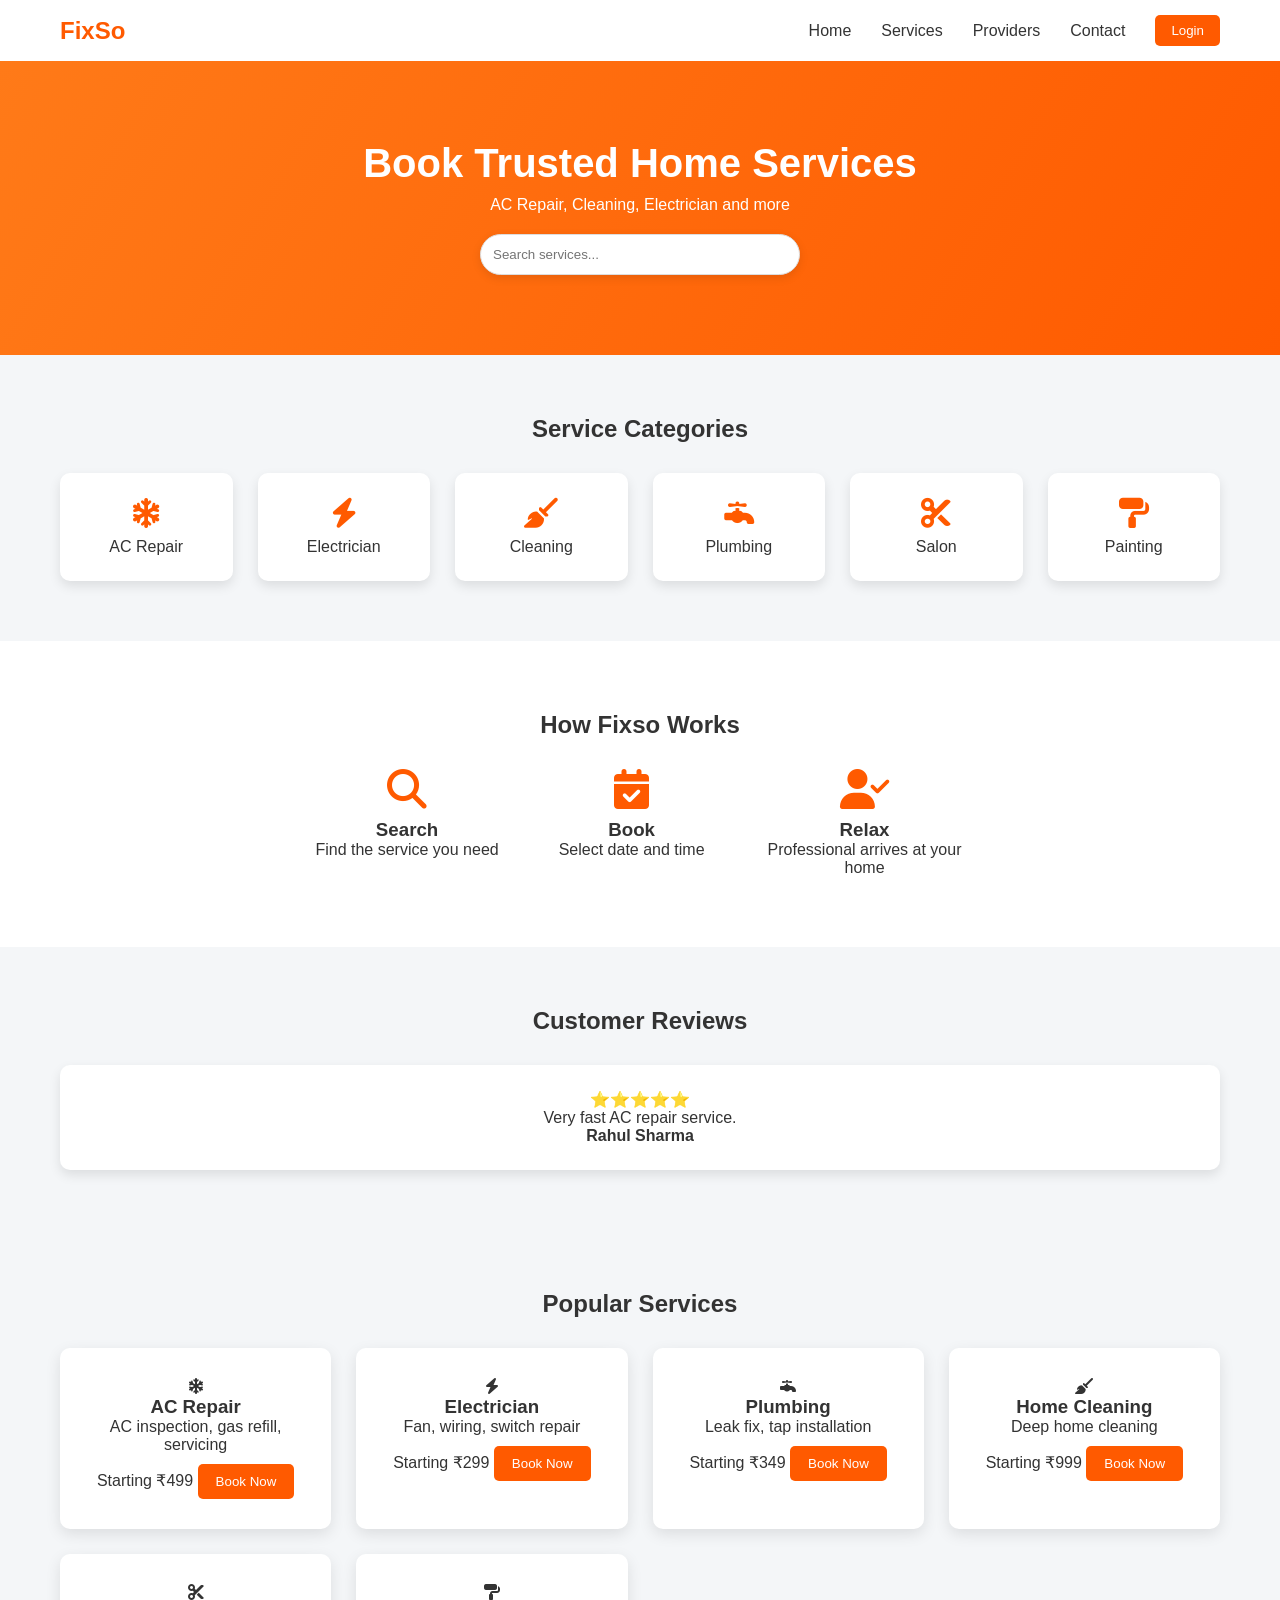
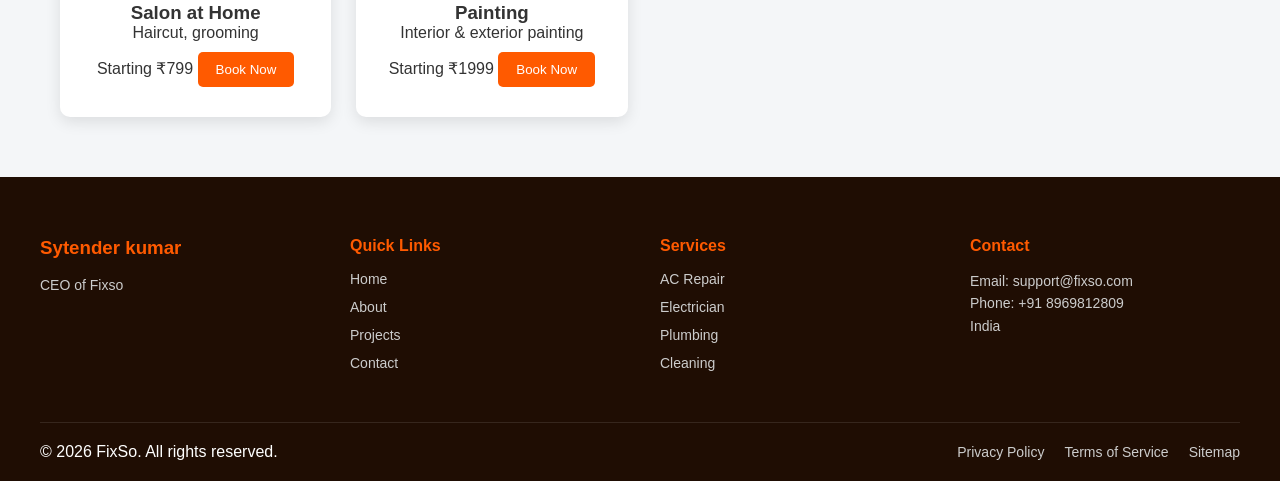
==== index.html @ f32f1e7b "Add files via upload" ====
<!DOCTYPE html>
<html lang="en">

<head>
    <meta charset="UTF-8">
    <meta name="viewport" content="width=device-width, initial-scale=1.0">
    <title>Fixso - Home Services</title>

    <link rel="stylesheet" href="assets/css/style.css">
    <link rel="stylesheet" href="assets/css/animations.css">
    <link rel="stylesheet" href="https://cdnjs.cloudflare.com/ajax/libs/font-awesome/6.5.0/css/all.min.css">

</head>

<body>

    <header class="navbar">
        <div class="logo">FixSo</div>

        <nav>
            <ul>
                <li><a href="#">Home</a></li>
                <li><a href="#">Services</a></li>
                <li><a href="#">Providers</a></li>
                <li><a href="#">Contact</a></li>
                <li><button class="login-btn">Login</button></li>
            </ul>
        </nav>
    </header>

    <section class="hero">
        <h1>Book Trusted Home Services</h1>
        <p>AC Repair, Cleaning, Electrician and more</p>
        <input type="text" id="search" oninput="searchService()" placeholder="Search services...">

        <p id="noResult" style="display:none;color:red;">
            Service not available yet (In Progress)
        </p>
    </section>

    <!-- Categories Section -->

    <section class="categories">

        <h2>Service Categories</h2>

        <div class="category-grid">

            <div class="category">
                <i class="fa-solid fa-snowflake"></i>
                <p>AC Repair</p>
            </div>

            <div class="category">
                <i class="fa-solid fa-bolt"></i>
                <p>Electrician</p>
            </div>

            <div class="category">
                <i class="fa-solid fa-broom"></i>
                <p>Cleaning</p>
            </div>

            <div class="category">
                <i class="fa-solid fa-faucet"></i>
                <p>Plumbing</p>
            </div>

            <div class="category">
                <i class="fa-solid fa-scissors"></i>
                <p>Salon</p>
            </div>

            <div class="category">
                <i class="fa-solid fa-paint-roller"></i>
                <p>Painting</p>
            </div>

        </div>

    </section>



    <!-- How It Works -->

    <section class="how">

        <h2>How Fixso Works</h2>

        <div class="steps">

            <div class="step">
                <i class="fa-solid fa-magnifying-glass"></i>
                <h3>Search</h3>
                <p>Find the service you need</p>
            </div>

            <div class="step">
                <i class="fa-solid fa-calendar-check"></i>
                <h3>Book</h3>
                <p>Select date and time</p>
            </div>

            <div class="step">
                <i class="fa-solid fa-user-check"></i>
                <h3>Relax</h3>
                <p>Professional arrives at your home</p>
            </div>

        </div>

    </section>



    <!-- Customer Reviews -->

    <section class="reviews">

        <h2>Customer Reviews</h2>

        <div class="review-grid">

            <div class="review-card">
                <p>⭐⭐⭐⭐⭐</p>
                <p>Very fast AC repair service.</p>
                <h4>Rahul Sharma</h4>
            </div>

            <div class="review-card">
                <p>⭐⭐⭐⭐⭐</p>
                <p>Electrician arrived on time.</p>
                <h4>Priya Verma</h4>
            </div>

            <div class="review-card">
                <p>⭐⭐⭐⭐⭐</p>
                <p>Cleaning service was excellent.</p>
                <h4>Amit Singh</h4>
            </div>

        </div>

    </section>


    <section class="services">
        <h2>Popular Services</h2>

        <div id="serviceGrid" class="service-grid"></div>

    </section>

    <div id="bookingModal" class="modal">
        <div class="modal-content">

            <span class="close" onclick="closeModal()">&times;</span>

            <h2 id="serviceName"></h2>

            <input type="text" placeholder="Your Name">
            <input type="date">
            <input type="time">

            <button class="confirm-btn">Confirm Booking</button>

        </div>
    </div>

    <!-- Footer -->
    <footer class="footer">
        <div class="container">
            <div class="footer-content">
                <div class="footer-section">
                    <h3>Sytender kumar</h3>
                    <p>CEO of Fixso</p>
                </div>
                <div class="footer-section">
                    <h4>Quick Links</h4>
                    <ul>
                        <li><a href="#home">Home</a></li>
                        <li><a href="#services">About</a></li>
                        <li><a href="#providers">Projects</a></li>
                        <li><a href="#contact">Contact</a></li>
                    </ul>
                </div>
                <div class="footer-section">
                    <h4>Services</h4>
                    <ul>
                        <li><a href="#">AC Repair</a></li>
                        <li><a href="#">Electrician</a></li>
                        <li><a href="#">Plumbing</a></li>
                        <li><a href="#">Cleaning</a></li>
                    </ul>
                </div>
                <div class="footer-section">
                    <div class="footer-section">
                        <h4>Contact</h4>
                        <p>Email: support@fixso.com</p>
                        <p>Phone: +91 8969812809</p>
                        <p>India</p>
                    </div>
                </div>
            </div>
            <div class="footer-bottom">
                <p>&copy; 2026 FixSo. All rights reserved.</p>
                <div class="footer-links">
                    <a href="#">Privacy Policy</a>
                    <a href="#">Terms of Service</a>
                    <a href="#">Sitemap</a>
                </div>
            </div>
        </div>
    </footer>


    <script src="assets/js/services.js"></script>
    <script src="assets/js/ui.js"></script>
    <script src="assets/js/modal.js"></script>

</body>

</html>
---- assets/css/style.css ----
*{
margin:0;
padding:0;
box-sizing:border-box;
font-family:Arial, Helvetica, sans-serif;
}

body{
background:#f4f6f8;
color:#333;
}

/* Navbar */

.navbar{
display:flex;
justify-content:space-between;
align-items:center;
padding:15px 60px;
background:white;
box-shadow:0 2px 10px rgba(0,0,0,0.1);
}

.logo{
font-size:24px;
font-weight:bold;
color:#ff5a00;
}

nav ul{
display:flex;
list-style:none;
gap:30px;
align-items:center;
}

nav a{
text-decoration:none;
color:#333;
font-weight:500;
}

.login-btn{
background:#ff5a00;
color:white;
border:none;
padding:8px 16px;
border-radius:5px;
cursor:pointer;
}

/* Hero */

.hero{
text-align:center;
padding:80px 20px;
background:linear-gradient(120deg,#ff7a18,#ff5a00);
color:white;
}

.hero h1{
font-size:40px;
margin-bottom:10px;
}

.hero input{
margin-top:20px;
padding:12px;
width:300px;
border:none;
border-radius:5px;
}

/* Categories */

.categories{
padding:60px;
text-align:center;
}

.category-grid{
display:grid;
grid-template-columns:repeat(auto-fit,minmax(150px,1fr));
gap:25px;
margin-top:30px;
}

.category{
background:white;
padding:25px;
border-radius:10px;
box-shadow:0 5px 12px rgba(0,0,0,0.1);
cursor:pointer;
transition:all 0.3s ease;
}

.category:hover{
transform:translateY(-5px);
}

.category i{
font-size:30px;
color:#ff5a00;
margin-bottom:10px;
}

/* How it Works */

.how{
padding:70px;
background:white;
text-align:center;
}

.steps{
display:flex;
justify-content:center;
gap:60px;
margin-top:30px;
flex-wrap:wrap;
}

.step{
max-width:200px;
}

.step i{
font-size:40px;
color:#ff5a00;
margin-bottom:10px;
}

/* Reviews */

.reviews{
padding:60px;
background:#f4f6f8;
text-align:center;
}

.review-grid{
display:grid;
grid-template-columns:repeat(auto-fit,minmax(250px,1fr));
gap:25px;
margin-top:30px;
}

.review-card{
background:white;
padding:25px;
border-radius:10px;
box-shadow:0 5px 12px rgba(0,0,0,0.1);
}

/* Services */

.services{
padding:60px;
text-align:center;
}

.service-grid{
display:grid;
grid-template-columns:repeat(auto-fit,minmax(220px,1fr));
gap:25px;
margin-top:30px;
}

.service-card{
background:white;
padding:30px;
border-radius:10px;
box-shadow:0 5px 15px rgba(0,0,0,0.1);
transition:0.3s;
transition:all 0.3s ease;
}

.service-card:hover{
transform:translateY(-10px) scale(1.03);
box-shadow:0 15px 35px rgba(0,0,0,0.2);
}

.service-card button{
margin-top:10px;
padding:10px 18px;
border:none;
background:#ff5a00;
color:white;
border-radius:5px;
cursor:pointer;
}

/* Modal */

.modal{
display:none;
position:fixed;
top:0;
left:0;
width:100%;
height:100%;
background:rgba(0,0,0,0.5);
justify-content:center;
align-items:center;
}

.modal-content{
background:white;
padding:30px;
border-radius:10px;
display:flex;
flex-direction:column;
gap:10px;
width:300px;
}

.close{
cursor:pointer;
font-size:20px;
align-self:flex-end;
}

.confirm-btn{
background:#ff5a00;
color:white;
border:none;
padding:10px;
border-radius:5px;
cursor:pointer;
}
/* Footer */

.footer{
background:#1f0d03;
color:#fff;
padding:60px 20px 20px;
}

/* Container */

.footer .container{
max-width:1200px;
margin:auto;
}

/* Grid Layout */

.footer-content{
display:grid;
grid-template-columns:repeat(auto-fit,minmax(220px,1fr));
gap:40px;
margin-bottom:40px;
}

/* Titles */

.footer-section h3,
.footer-section h4{
margin-bottom:15px;
color:#ff5a00;
}

/* Paragraph */

.footer-section p{
color:#ccc;
font-size:14px;
line-height:1.6;
}

/* List */

.footer-section ul{
list-style:none;
padding:0;
}

.footer-section ul li{
margin-bottom:10px;
}

/* Links */

.footer-section a{
color:#ccc;
text-decoration:none;
font-size:14px;
transition:all 0.3s ease;
}

.footer-section a:hover{
color:#ff5a00;
padding-left:5px;
}

/* Bottom Section */

.footer-bottom{
border-top:1px solid rgba(255,255,255,0.1);
padding-top:20px;
display:flex;
justify-content:space-between;
align-items:center;
flex-wrap:wrap;
gap:15px;
}

/* Bottom Links */

.footer-links{
display:flex;
gap:20px;
}

.footer-links a{
color:#ccc;
text-decoration:none;
font-size:14px;
transition:0.3s;
}

.footer-links a:hover{
color:#ff5a00;
}

/* Mobile */

@media(max-width:768px){

.footer-bottom{
flex-direction:column;
text-align:center;
}

.footer-links{
justify-content:center;
}

}

#search{
padding:12px;
width:320px;
border-radius:30px;
border:1px solid #ddd;
outline:none;
box-shadow:0 3px 10px rgba(0,0,0,0.1);
}
---- assets/css/animations.css ----
button{
position:relative;
overflow:hidden;
}

button::after{
content:"";
position:absolute;
background:rgba(255,255,255,0.4);
border-radius:50%;
transform:scale(0);
width:100px;
height:100px;
top:50%;
left:50%;
opacity:0;
transition:transform 0.5s,opacity 1s;
}

button:active::after{
transform:scale(3);
opacity:1;
transition:0s;
}

.service-card{
perspective:1000px;
}

.service-card-inner{
transition:transform 0.6s;
transform-style:preserve-3d;
}

.service-card:hover .service-card-inner{
transform:rotateY(180deg);
}

.service-front,
.service-back{
backface-visibility:hidden;
position:absolute;
width:100%;
height:100%;
}

.service-back{
transform:rotateY(180deg);
background:#ff5a00;
color:white;
display:flex;
align-items:center;
justify-content:center;
}

/* Service Card Hover */
.service-card:hover{
transform:translateY(-10px) scale(1.02);
box-shadow:0 15px 35px rgba(0,0,0,0.2);
}

/* Page Load Animation */

body{
animation:fadeIn 0.8s ease;
}

@keyframes fadeIn{

from{
opacity:0;
transform:translateY(20px);
}

to{
opacity:1;
transform:translateY(0);
}

}

/* section animation */

section{
opacity:0;
transform:translateY(40px);
animation:sectionFade 1s ease forwards;
}

@keyframes sectionFade{
to{
opacity:1;
transform:translateY(0);
}
}
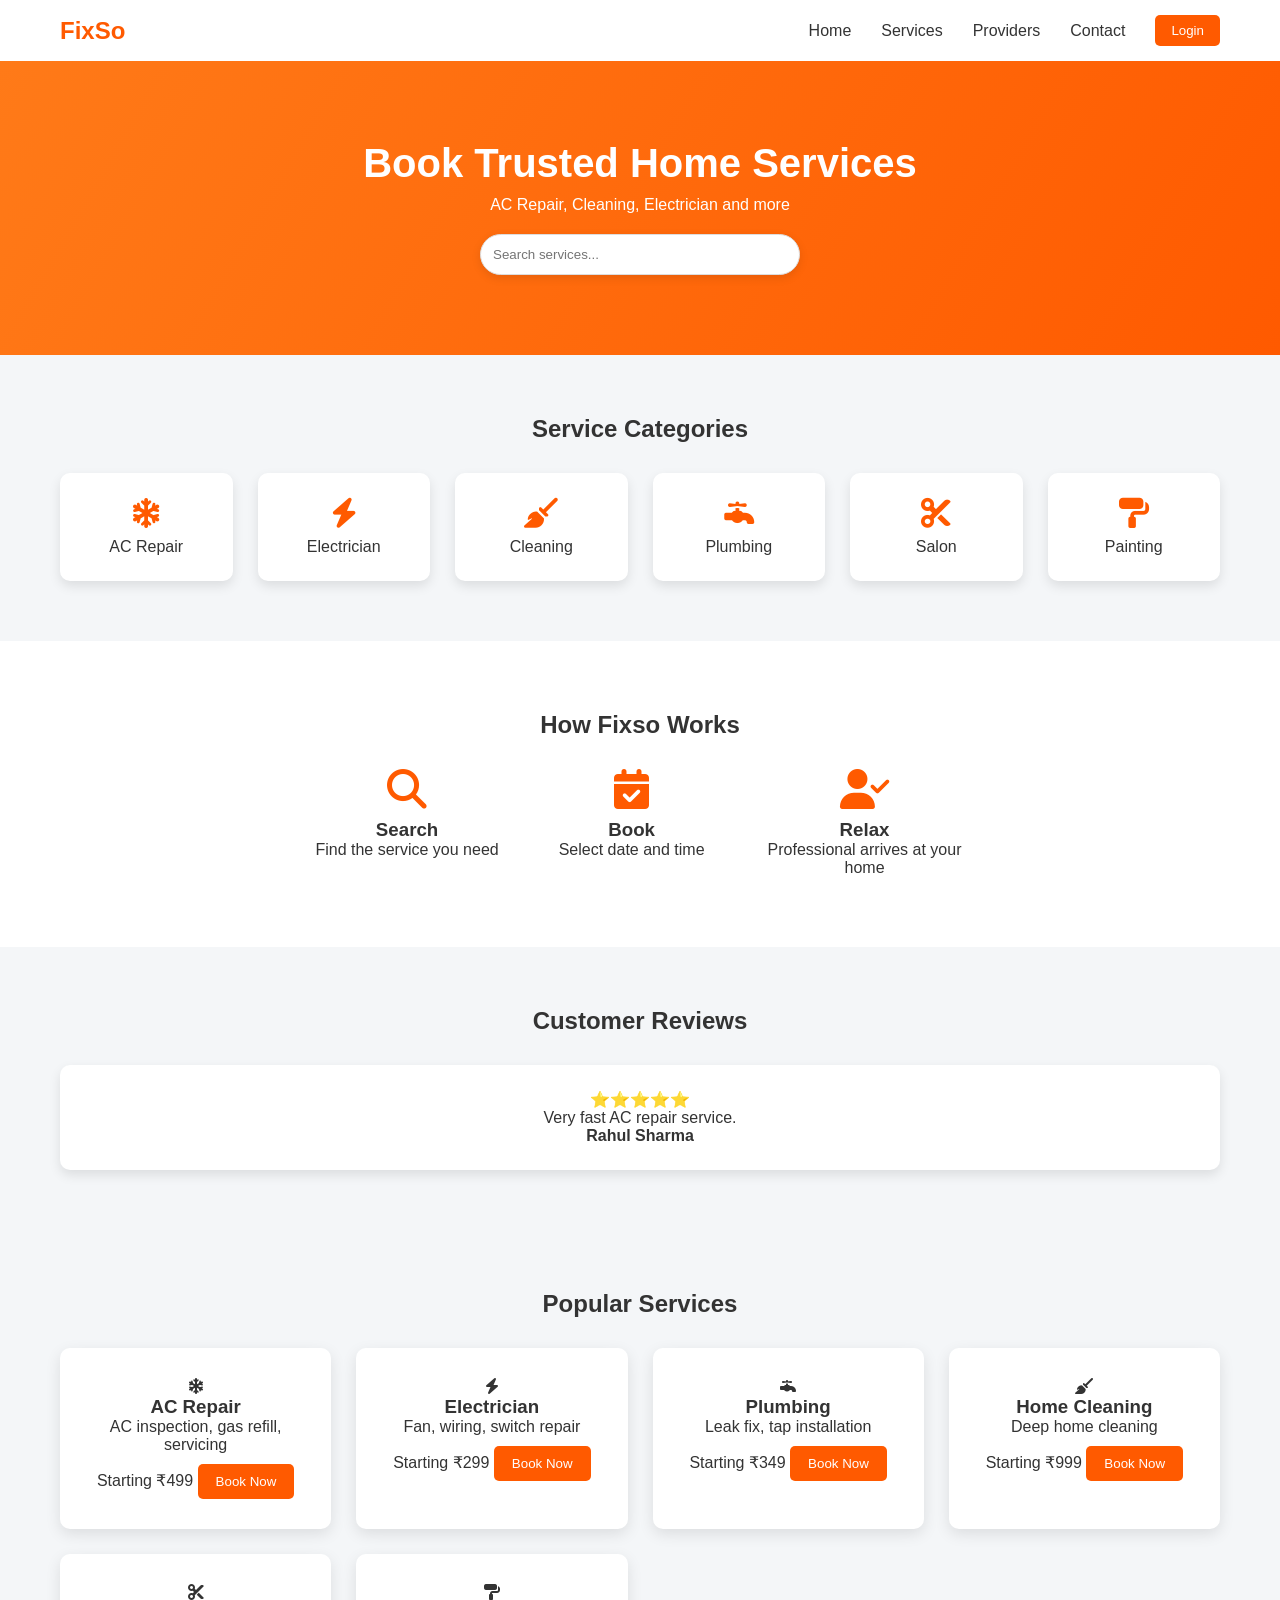
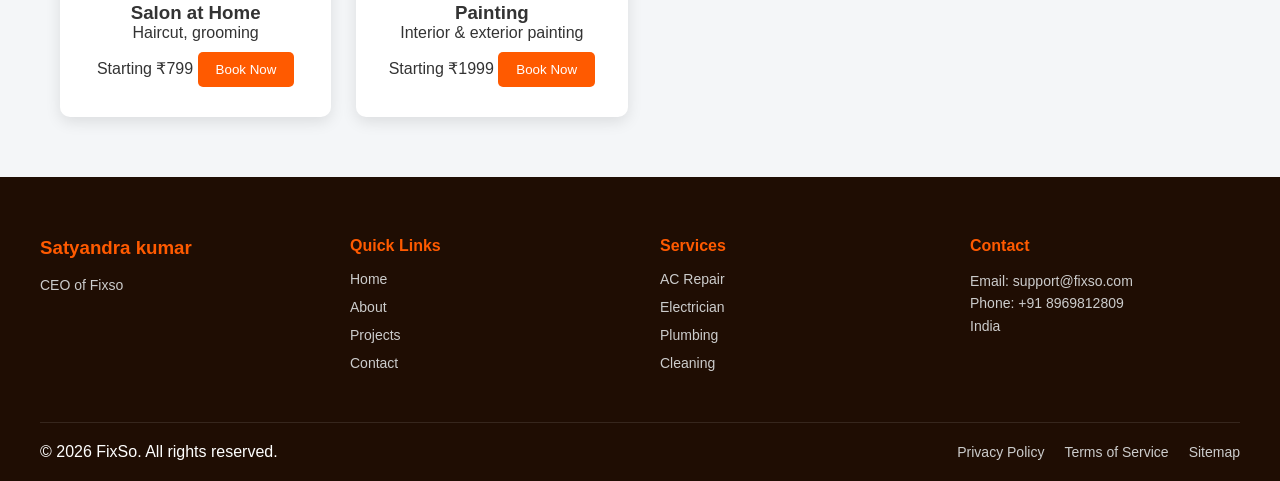
==== commit 7be4035b: "uplode code through git" ====
--- a/index.html
+++ b/index.html
@@ -173,7 +173,7 @@
         <div class="container">
             <div class="footer-content">
                 <div class="footer-section">
-                    <h3>Sytender kumar</h3>
+                    <h3>Satyandra kumar</h3>
                     <p>CEO of Fixso</p>
                 </div>
                 <div class="footer-section">
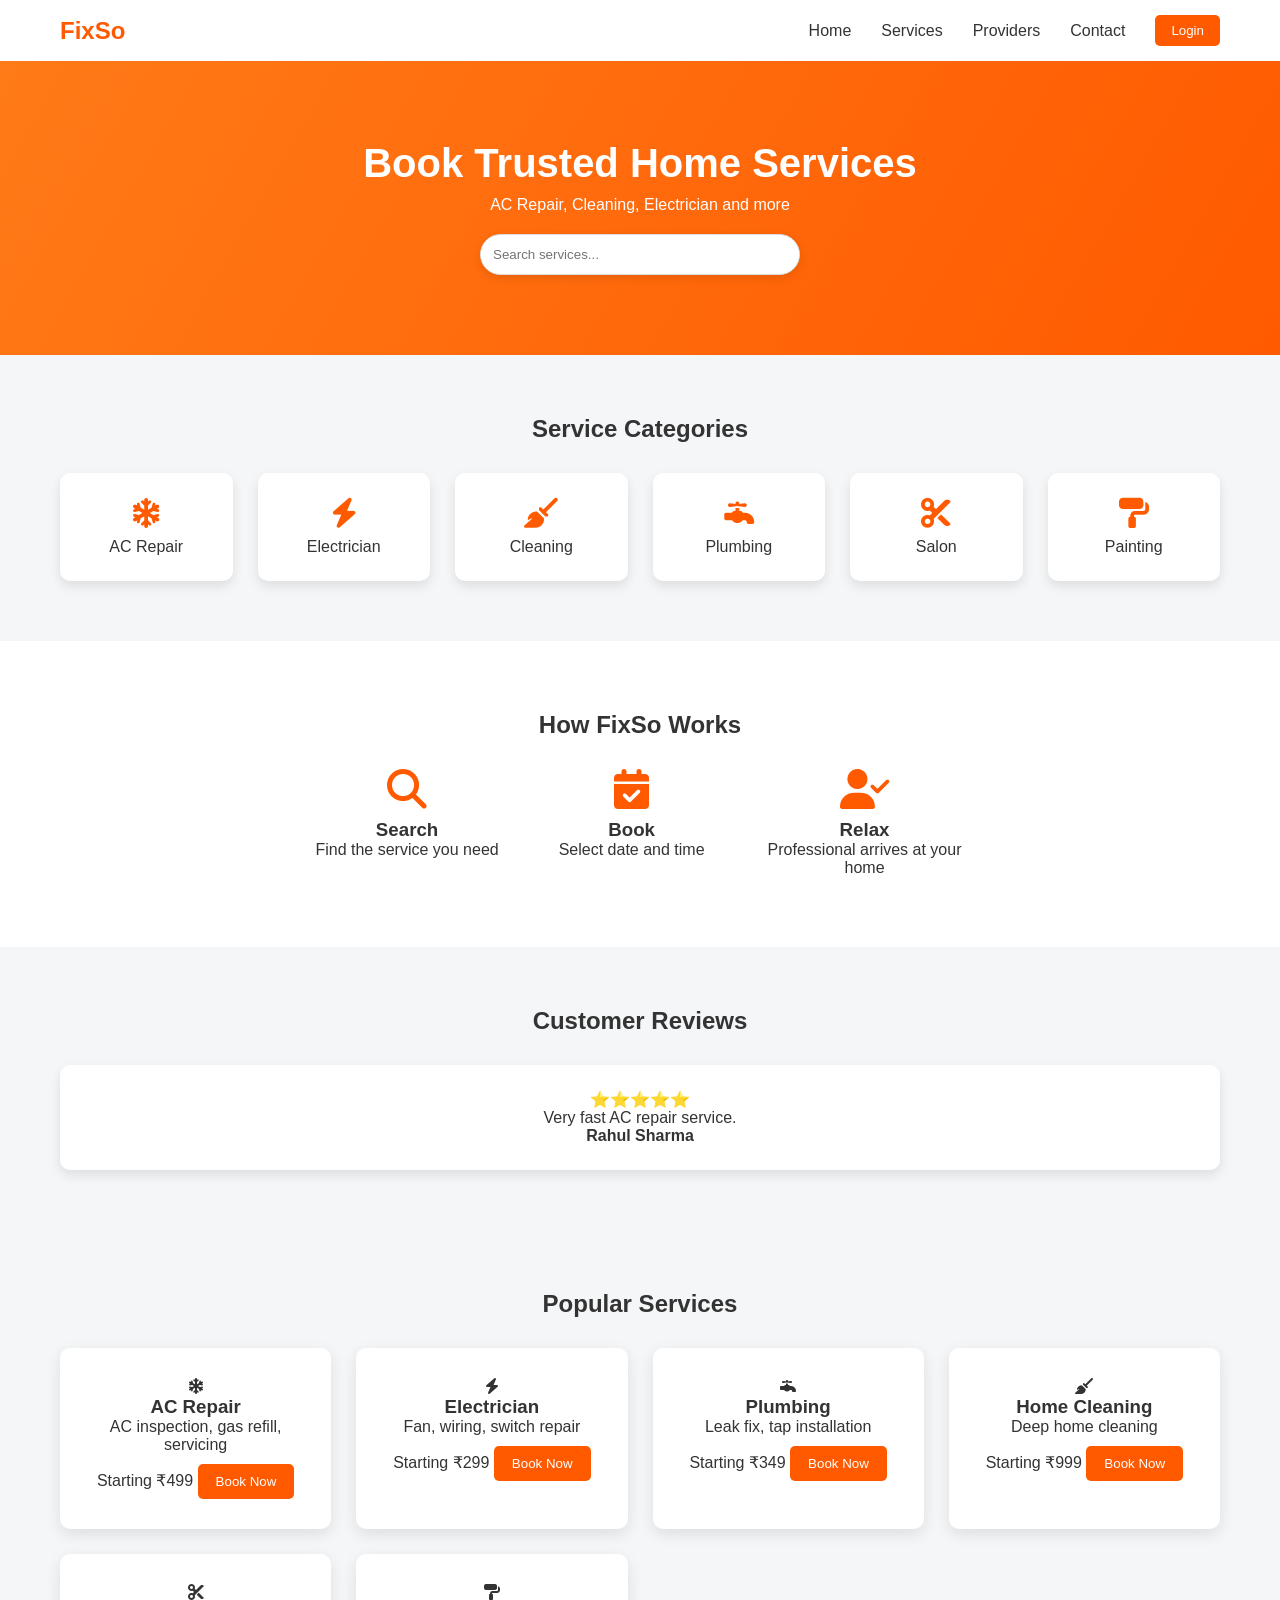
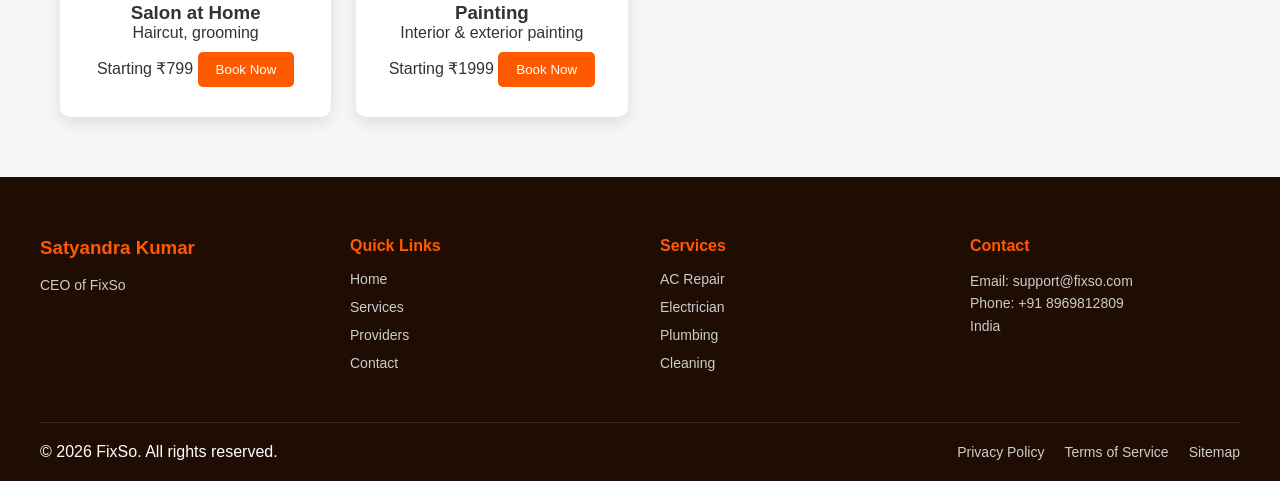
==== commit e1a2c103: "admin and user addinng" ====
--- a/index.html
+++ b/index.html
@@ -1,44 +1,65 @@
 <!DOCTYPE html>
+
 <html lang="en">
 
 <head>
+
     <meta charset="UTF-8">
     <meta name="viewport" content="width=device-width, initial-scale=1.0">
-    <title>Fixso - Home Services</title>
+
+    <title>FixSo - Home Services</title>
 
     <link rel="stylesheet" href="assets/css/style.css">
     <link rel="stylesheet" href="assets/css/animations.css">
+
     <link rel="stylesheet" href="https://cdnjs.cloudflare.com/ajax/libs/font-awesome/6.5.0/css/all.min.css">
 
+    <style>
+        html {
+            scroll-behavior: smooth;
+        }
+    </style>
+
 </head>
 
 <body>
 
-    <header class="navbar">
+    <header class="navbar" id="home">
+
         <div class="logo">FixSo</div>
 
         <nav>
             <ul>
-                <li><a href="#">Home</a></li>
-                <li><a href="#">Services</a></li>
+
+                <li><a href="#home">Home</a></li>
+                <li><a href="#services">Services</a></li>
                 <li><a href="#">Providers</a></li>
                 <li><a href="#">Contact</a></li>
-                <li><button class="login-btn">Login</button></li>
+
+                <li>
+                    <button class="login-btn" onclick="window.location.href='login.html'">
+                        Login
+                    </button>
+                </li>
+
             </ul>
         </nav>
+
     </header>
 
     <section class="hero">
+
         <h1>Book Trusted Home Services</h1>
+
         <p>AC Repair, Cleaning, Electrician and more</p>
-        <input type="text" id="search" oninput="searchService()" placeholder="Search services...">
+
+        <input type="text" id="search" placeholder="Search services..." oninput="searchService()">
 
         <p id="noResult" style="display:none;color:red;">
             Service not available yet (In Progress)
         </p>
-    </section>
-
-    <!-- Categories Section -->
+
+    </section>
 
     <section class="categories">
 
@@ -80,13 +101,9 @@
 
     </section>
 
-
-
-    <!-- How It Works -->
-
     <section class="how">
 
-        <h2>How Fixso Works</h2>
+        <h2>How FixSo Works</h2>
 
         <div class="steps">
 
@@ -112,10 +129,6 @@
 
     </section>
 
-
-
-    <!-- Customer Reviews -->
-
     <section class="reviews">
 
         <h2>Customer Reviews</h2>
@@ -135,7 +148,7 @@
             </div>
 
             <div class="review-card">
-                <p>⭐⭐⭐⭐⭐</p>
+                <p>⭐⭐⭐⭐</p>
                 <p>Cleaning service was excellent.</p>
                 <h4>Amit Singh</h4>
             </div>
@@ -144,8 +157,8 @@
 
     </section>
 
-
-    <section class="services">
+    <section id="services" class="services">
+
         <h2>Popular Services</h2>
 
         <div id="serviceGrid" class="service-grid"></div>
@@ -153,70 +166,96 @@
     </section>
 
     <div id="bookingModal" class="modal">
+
         <div class="modal-content">
 
-            <span class="close" onclick="closeModal()">&times;</span>
+            <span class="close" onclick="closeModal()">×</span>
 
             <h2 id="serviceName"></h2>
 
-            <input type="text" placeholder="Your Name">
+            <input type="text" placeholder="Your Name" required>
+
             <input type="date">
+
             <input type="time">
 
-            <button class="confirm-btn">Confirm Booking</button>
-
-        </div>
+            <button class="confirm-btn">
+                Confirm Booking
+            </button>
+
+        </div>
+
     </div>
 
-    <!-- Footer -->
     <footer class="footer">
+
         <div class="container">
+
             <div class="footer-content">
-                <div class="footer-section">
-                    <h3>Satyandra kumar</h3>
-                    <p>CEO of Fixso</p>
-                </div>
-                <div class="footer-section">
+
+                <div class="footer-section">
+                    <h3>Satyandra Kumar</h3>
+                    <p>CEO of FixSo</p>
+                </div>
+
+                <div class="footer-section">
+
                     <h4>Quick Links</h4>
+
                     <ul>
                         <li><a href="#home">Home</a></li>
-                        <li><a href="#services">About</a></li>
-                        <li><a href="#providers">Projects</a></li>
-                        <li><a href="#contact">Contact</a></li>
+                        <li><a href="#services">Services</a></li>
+                        <li><a href="#">Providers</a></li>
+                        <li><a href="#">Contact</a></li>
                     </ul>
-                </div>
-                <div class="footer-section">
+
+                </div>
+
+                <div class="footer-section">
+
                     <h4>Services</h4>
+
                     <ul>
                         <li><a href="#">AC Repair</a></li>
                         <li><a href="#">Electrician</a></li>
                         <li><a href="#">Plumbing</a></li>
                         <li><a href="#">Cleaning</a></li>
                     </ul>
-                </div>
-                <div class="footer-section">
-                    <div class="footer-section">
-                        <h4>Contact</h4>
-                        <p>Email: support@fixso.com</p>
-                        <p>Phone: +91 8969812809</p>
-                        <p>India</p>
-                    </div>
-                </div>
-            </div>
+
+                </div>
+
+                <div class="footer-section">
+
+                    <h4>Contact</h4>
+
+                    <p>Email: support@fixso.com</p>
+                    <p>Phone: +91 8969812809</p>
+                    <p>India</p>
+
+                </div>
+
+            </div>
+
             <div class="footer-bottom">
-                <p>&copy; 2026 FixSo. All rights reserved.</p>
+
+                <p>© 2026 FixSo. All rights reserved.</p>
+
                 <div class="footer-links">
                     <a href="#">Privacy Policy</a>
                     <a href="#">Terms of Service</a>
                     <a href="#">Sitemap</a>
                 </div>
-            </div>
-        </div>
+
+            </div>
+
+        </div>
+
     </footer>
 
-
     <script src="assets/js/services.js"></script>
+
     <script src="assets/js/ui.js"></script>
+
     <script src="assets/js/modal.js"></script>
 
 </body>
--- a/assets/css/animations.css
+++ b/assets/css/animations.css
@@ -51,7 +51,7 @@
 display:flex;
 align-items:center;
 justify-content:center;
-}
+}git branch -M main
 
 /* Service Card Hover */
 .service-card:hover{
